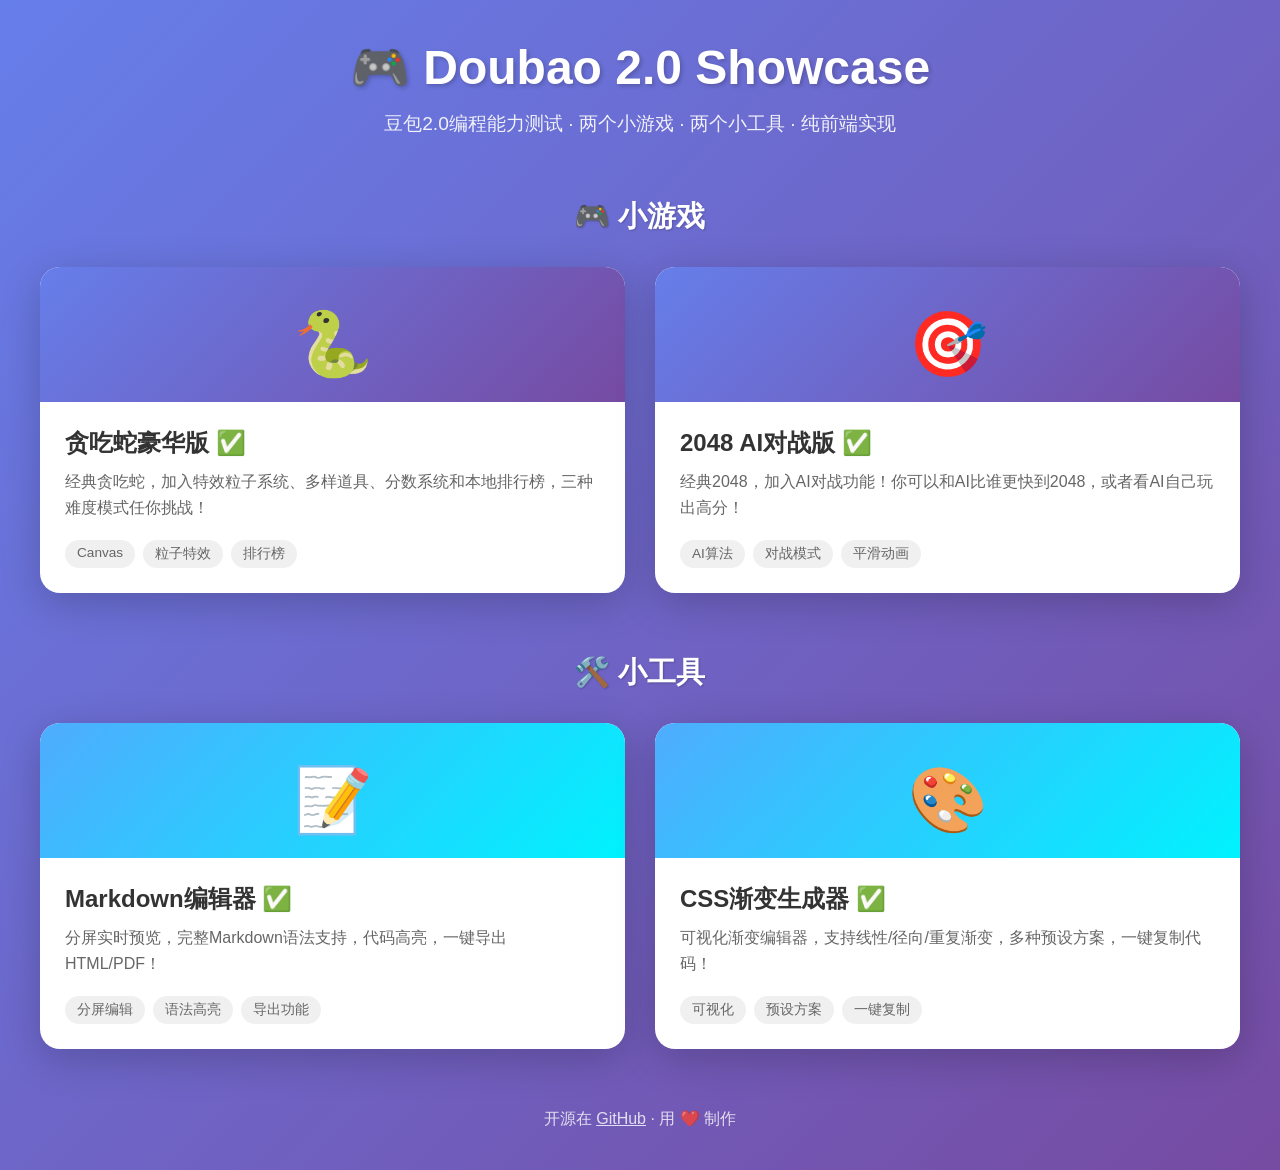
==== index.html @ a8f5b3c3 "完成CSS渐变生成器：线性/径向/重复渐变、16种预设、实时预览" ====
<!DOCTYPE html>
<html lang="zh-CN">
<head>
    <meta charset="UTF-8">
    <meta name="viewport" content="width=device-width, initial-scale=1.0">
    <title>Doubao 2.0 Showcase - 豆包2.0编程能力测试</title>
    <style>
        * {
            margin: 0;
            padding: 0;
            box-sizing: border-box;
        }

        body {
            font-family: -apple-system, BlinkMacSystemFont, 'Segoe UI', Roboto, 'Helvetica Neue', Arial, sans-serif;
            background: linear-gradient(135deg, #667eea 0%, #764ba2 100%);
            min-height: 100vh;
            padding: 40px 20px;
        }

        .container {
            max-width: 1200px;
            margin: 0 auto;
        }

        header {
            text-align: center;
            color: white;
            margin-bottom: 60px;
        }

        header h1 {
            font-size: 3rem;
            margin-bottom: 15px;
            text-shadow: 2px 2px 4px rgba(0,0,0,0.2);
        }

        header p {
            font-size: 1.2rem;
            opacity: 0.9;
        }

        .section-title {
            color: white;
            font-size: 1.8rem;
            margin-bottom: 30px;
            text-align: center;
            text-shadow: 1px 1px 2px rgba(0,0,0,0.2);
        }

        .cards-grid {
            display: grid;
            grid-template-columns: repeat(auto-fit, minmax(280px, 1fr));
            gap: 30px;
            margin-bottom: 60px;
        }

        .card {
            background: white;
            border-radius: 20px;
            overflow: hidden;
            box-shadow: 0 10px 40px rgba(0,0,0,0.2);
            transition: all 0.3s ease;
            cursor: pointer;
        }

        .card:hover {
            transform: translateY(-10px);
            box-shadow: 0 20px 60px rgba(0,0,0,0.3);
        }

        .card-icon {
            font-size: 4rem;
            text-align: center;
            padding: 40px 20px 20px;
            background: linear-gradient(135deg, #f093fb 0%, #f5576c 100%);
        }

        .card.game .card-icon {
            background: linear-gradient(135deg, #667eea 0%, #764ba2 100%);
        }

        .card.tool .card-icon {
            background: linear-gradient(135deg, #4facfe 0%, #00f2fe 100%);
        }

        .card-content {
            padding: 25px;
        }

        .card-title {
            font-size: 1.5rem;
            font-weight: 700;
            color: #333;
            margin-bottom: 10px;
        }

        .card-desc {
            color: #666;
            line-height: 1.6;
            margin-bottom: 20px;
        }

        .card-tags {
            display: flex;
            flex-wrap: wrap;
            gap: 8px;
        }

        .tag {
            background: #f0f0f0;
            color: #666;
            padding: 5px 12px;
            border-radius: 20px;
            font-size: 0.85rem;
        }

        footer {
            text-align: center;
            color: white;
            opacity: 0.8;
            margin-top: 60px;
        }

        footer a {
            color: white;
            text-decoration: underline;
        }

        .coming-soon {
            display: inline-block;
            background: #ffd700;
            color: #333;
            padding: 3px 10px;
            border-radius: 10px;
            font-size: 0.75rem;
            font-weight: 600;
            margin-left: 10px;
            vertical-align: middle;
        }

        @media (max-width: 768px) {
            header h1 {
                font-size: 2rem;
            }
        }
    </style>
</head>
<body>
    <div class="container">
        <header>
            <h1>🎮 Doubao 2.0 Showcase</h1>
            <p>豆包2.0编程能力测试 · 两个小游戏 · 两个小工具 · 纯前端实现</p>
        </header>

        <h2 class="section-title">🎮 小游戏</h2>
        <div class="cards-grid">
            <div class="card game" onclick="window.location.href='games/snake/index.html'">
                <div class="card-icon">🐍</div>
                <div class="card-content">
                    <h3 class="card-title">贪吃蛇豪华版 ✅</h3>
                    <p class="card-desc">经典贪吃蛇，加入特效粒子系统、多样道具、分数系统和本地排行榜，三种难度模式任你挑战！</p>
                    <div class="card-tags">
                        <span class="tag">Canvas</span>
                        <span class="tag">粒子特效</span>
                        <span class="tag">排行榜</span>
                    </div>
                </div>
            </div>

            <div class="card game" onclick="window.location.href='games/2048/index.html'">
                <div class="card-icon">🎯</div>
                <div class="card-content">
                    <h3 class="card-title">2048 AI对战版 ✅</h3>
                    <p class="card-desc">经典2048，加入AI对战功能！你可以和AI比谁更快到2048，或者看AI自己玩出高分！</p>
                    <div class="card-tags">
                        <span class="tag">AI算法</span>
                        <span class="tag">对战模式</span>
                        <span class="tag">平滑动画</span>
                    </div>
                </div>
            </div>
        </div>

        <h2 class="section-title">🛠️ 小工具</h2>
        <div class="cards-grid">
            <div class="card tool" onclick="window.location.href='tools/markdown-editor/index.html'">
                <div class="card-icon">📝</div>
                <div class="card-content">
                    <h3 class="card-title">Markdown编辑器 ✅</h3>
                    <p class="card-desc">分屏实时预览，完整Markdown语法支持，代码高亮，一键导出HTML/PDF！</p>
                    <div class="card-tags">
                        <span class="tag">分屏编辑</span>
                        <span class="tag">语法高亮</span>
                        <span class="tag">导出功能</span>
                    </div>
                </div>
            </div>

            <div class="card tool" onclick="window.location.href='tools/gradient-generator/index.html'">
                <div class="card-icon">🎨</div>
                <div class="card-content">
                    <h3 class="card-title">CSS渐变生成器 ✅</h3>
                    <p class="card-desc">可视化渐变编辑器，支持线性/径向/重复渐变，多种预设方案，一键复制代码！</p>
                    <div class="card-tags">
                        <span class="tag">可视化</span>
                        <span class="tag">预设方案</span>
                        <span class="tag">一键复制</span>
                    </div>
                </div>
            </div>
        </div>

        <footer>
            <p>开源在 <a href="https://github.com/nutllwhy/doubao2.0-showcase" target="_blank">GitHub</a> · 用 ❤️ 制作</p>
        </footer>
    </div>
</body>
</html>
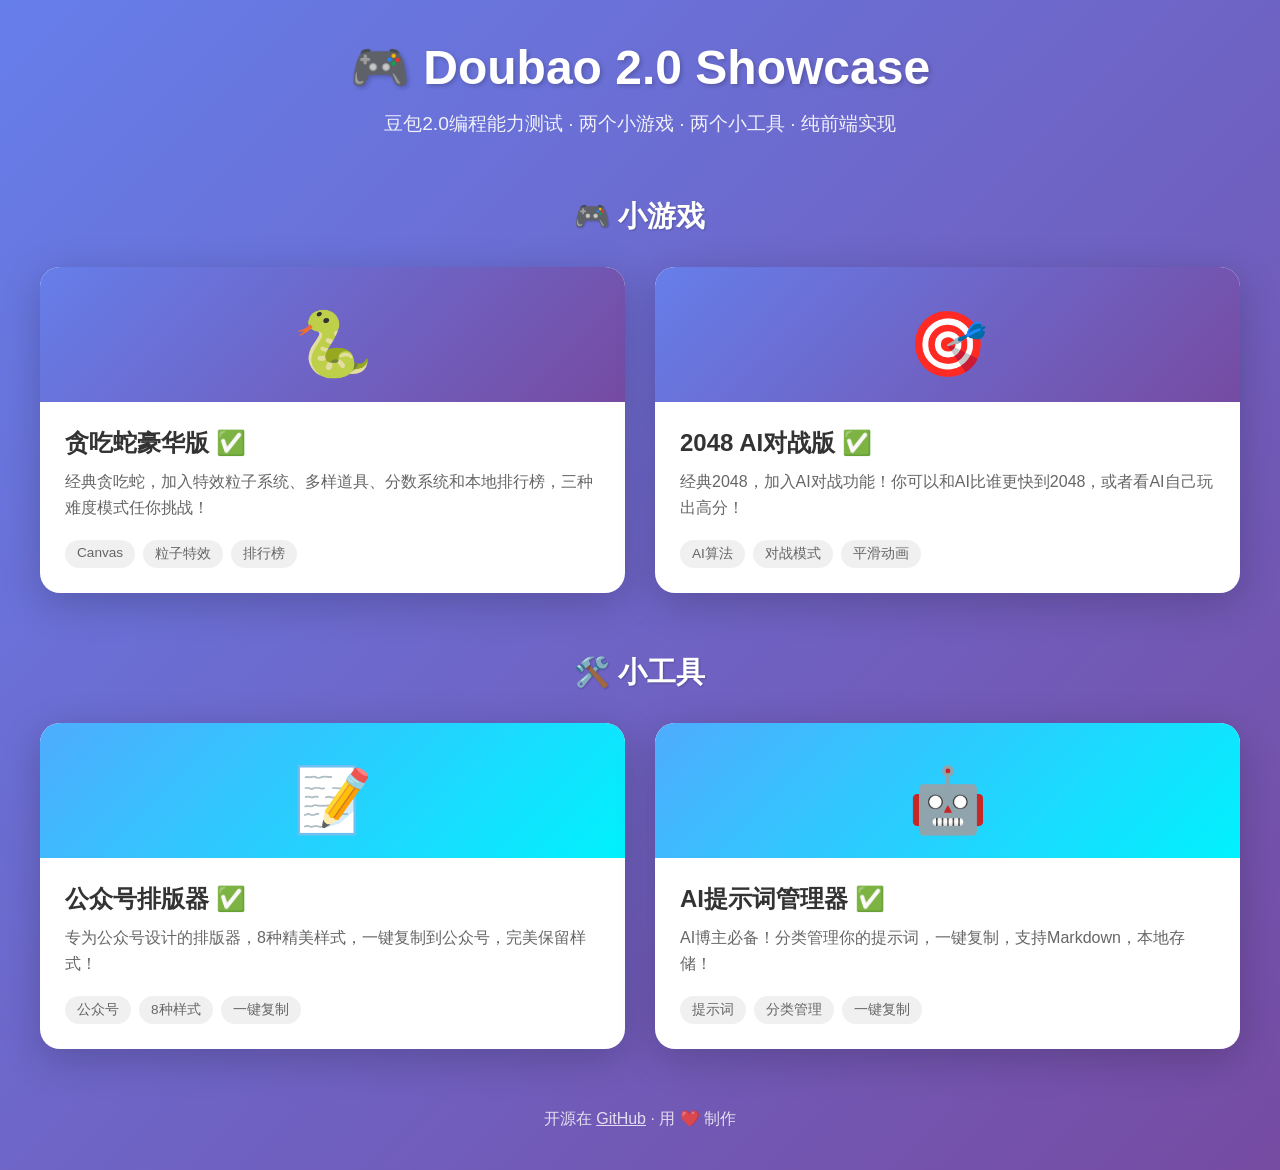
==== commit 391dc7b3: "添加AI提示词管理器：分类管理、一键复制、本地存储、预设示例" ====
--- a/index.html
+++ b/index.html
@@ -187,24 +187,24 @@
             <div class="card tool" onclick="window.location.href='tools/markdown-editor/index.html'">
                 <div class="card-icon">📝</div>
                 <div class="card-content">
-                    <h3 class="card-title">Markdown编辑器 ✅</h3>
-                    <p class="card-desc">分屏实时预览，完整Markdown语法支持，代码高亮，一键导出HTML/PDF！</p>
-                    <div class="card-tags">
-                        <span class="tag">分屏编辑</span>
-                        <span class="tag">语法高亮</span>
-                        <span class="tag">导出功能</span>
-                    </div>
-                </div>
-            </div>
-
-            <div class="card tool" onclick="window.location.href='tools/gradient-generator/index.html'">
-                <div class="card-icon">🎨</div>
-                <div class="card-content">
-                    <h3 class="card-title">CSS渐变生成器 ✅</h3>
-                    <p class="card-desc">可视化渐变编辑器，支持线性/径向/重复渐变，多种预设方案，一键复制代码！</p>
-                    <div class="card-tags">
-                        <span class="tag">可视化</span>
-                        <span class="tag">预设方案</span>
+                    <h3 class="card-title">公众号排版器 ✅</h3>
+                    <p class="card-desc">专为公众号设计的排版器，8种精美样式，一键复制到公众号，完美保留样式！</p>
+                    <div class="card-tags">
+                        <span class="tag">公众号</span>
+                        <span class="tag">8种样式</span>
+                        <span class="tag">一键复制</span>
+                    </div>
+                </div>
+            </div>
+
+            <div class="card tool" onclick="window.location.href='tools/prompt-manager/index.html'">
+                <div class="card-icon">🤖</div>
+                <div class="card-content">
+                    <h3 class="card-title">AI提示词管理器 ✅</h3>
+                    <p class="card-desc">AI博主必备！分类管理你的提示词，一键复制，支持Markdown，本地存储！</p>
+                    <div class="card-tags">
+                        <span class="tag">提示词</span>
+                        <span class="tag">分类管理</span>
                         <span class="tag">一键复制</span>
                     </div>
                 </div>
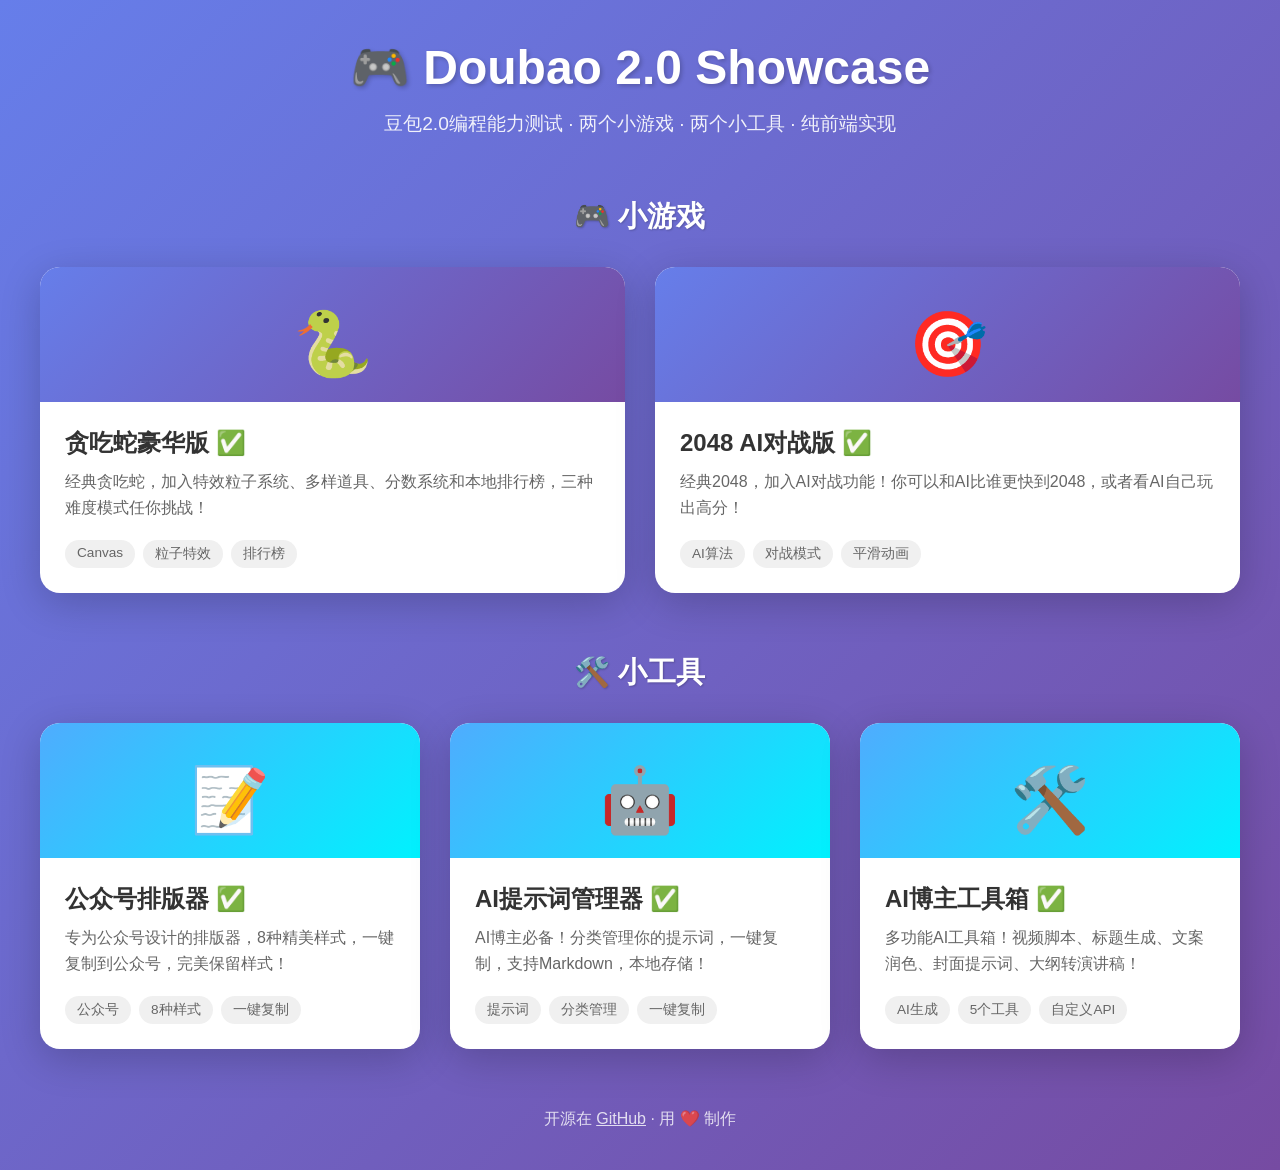
==== commit 0b1f2fbb: "添加AI博主工具箱：5个工具（视频脚本/标题生成/文案润色/封面提示词/大纲转演讲稿）+ API配置" ====
--- a/index.html
+++ b/index.html
@@ -209,6 +209,19 @@
                     </div>
                 </div>
             </div>
+
+            <div class="card tool" onclick="window.location.href='tools/ai-toolkit/index.html'">
+                <div class="card-icon">🛠️</div>
+                <div class="card-content">
+                    <h3 class="card-title">AI博主工具箱 ✅</h3>
+                    <p class="card-desc">多功能AI工具箱！视频脚本、标题生成、文案润色、封面提示词、大纲转演讲稿！</p>
+                    <div class="card-tags">
+                        <span class="tag">AI生成</span>
+                        <span class="tag">5个工具</span>
+                        <span class="tag">自定义API</span>
+                    </div>
+                </div>
+            </div>
         </div>
 
         <footer>
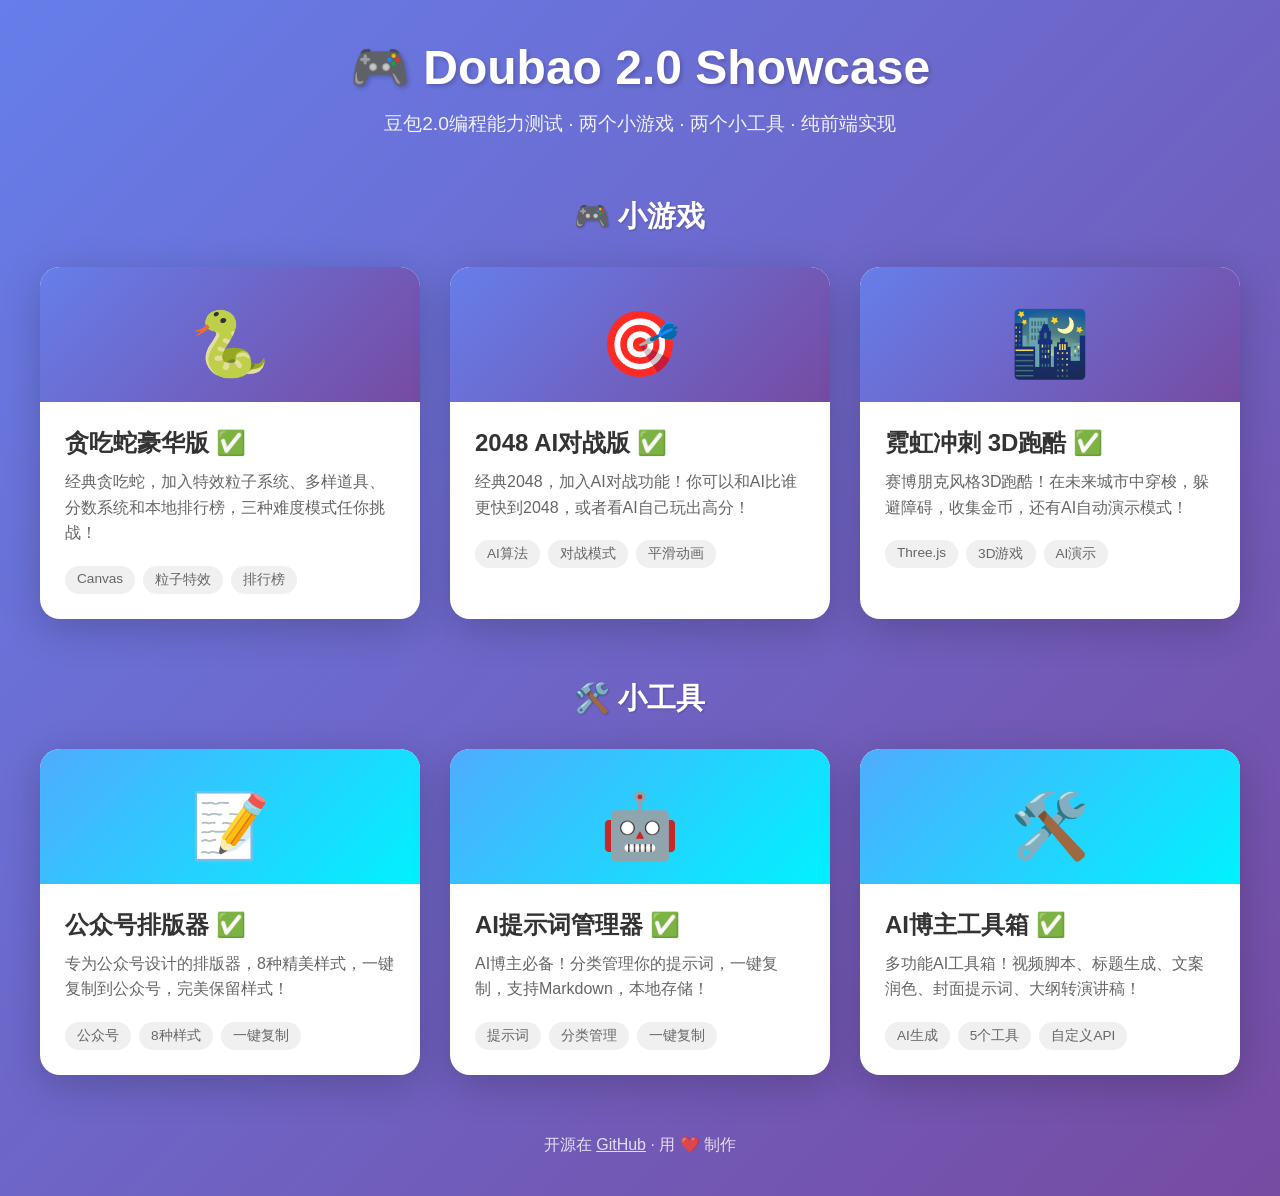
==== commit 9e23a7f7: "添加3D跑酷游戏：霓虹冲刺 - 赛博朋克风格，Three.js实现，带AI演示模式" ====
--- a/index.html
+++ b/index.html
@@ -180,6 +180,19 @@
                     </div>
                 </div>
             </div>
+
+            <div class="card game" onclick="window.location.href='games/neon-runner/index.html'">
+                <div class="card-icon">🌃</div>
+                <div class="card-content">
+                    <h3 class="card-title">霓虹冲刺 3D跑酷 ✅</h3>
+                    <p class="card-desc">赛博朋克风格3D跑酷！在未来城市中穿梭，躲避障碍，收集金币，还有AI自动演示模式！</p>
+                    <div class="card-tags">
+                        <span class="tag">Three.js</span>
+                        <span class="tag">3D游戏</span>
+                        <span class="tag">AI演示</span>
+                    </div>
+                </div>
+            </div>
         </div>
 
         <h2 class="section-title">🛠️ 小工具</h2>
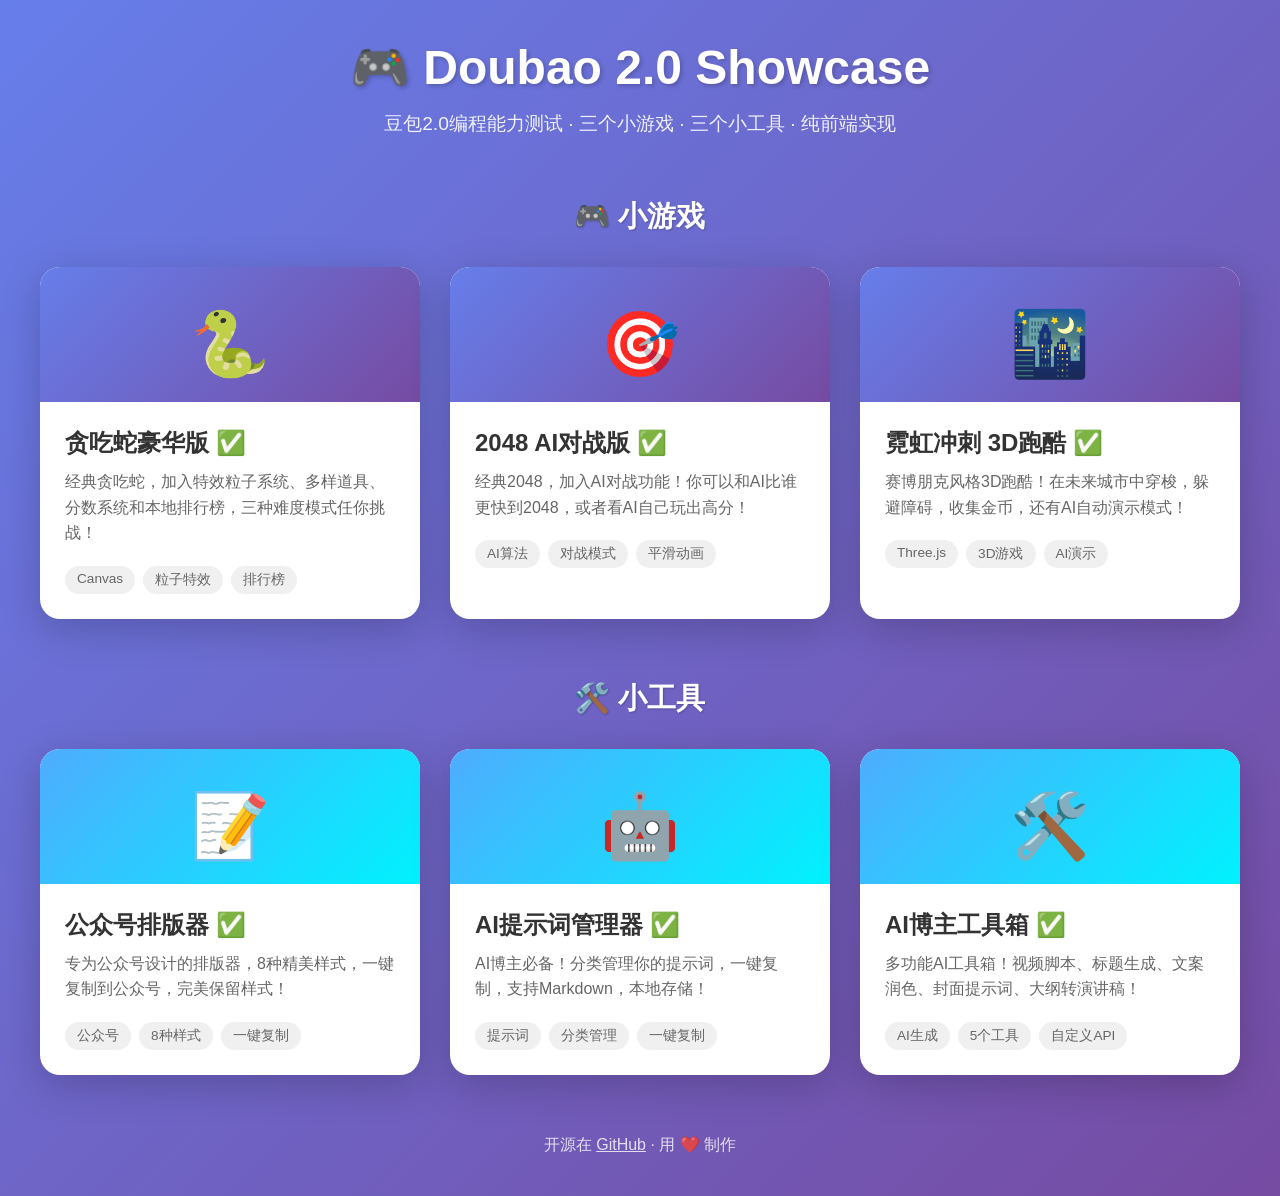
==== commit e6938782: "添加3D跑酷游戏：霓虹冲刺 - 赛博朋克风格，Three.js实现，AI自动演示" ====
--- a/index.html
+++ b/index.html
@@ -150,7 +150,7 @@
     <div class="container">
         <header>
             <h1>🎮 Doubao 2.0 Showcase</h1>
-            <p>豆包2.0编程能力测试 · 两个小游戏 · 两个小工具 · 纯前端实现</p>
+            <p>豆包2.0编程能力测试 · 三个小游戏 · 三个小工具 · 纯前端实现</p>
         </header>
 
         <h2 class="section-title">🎮 小游戏</h2>
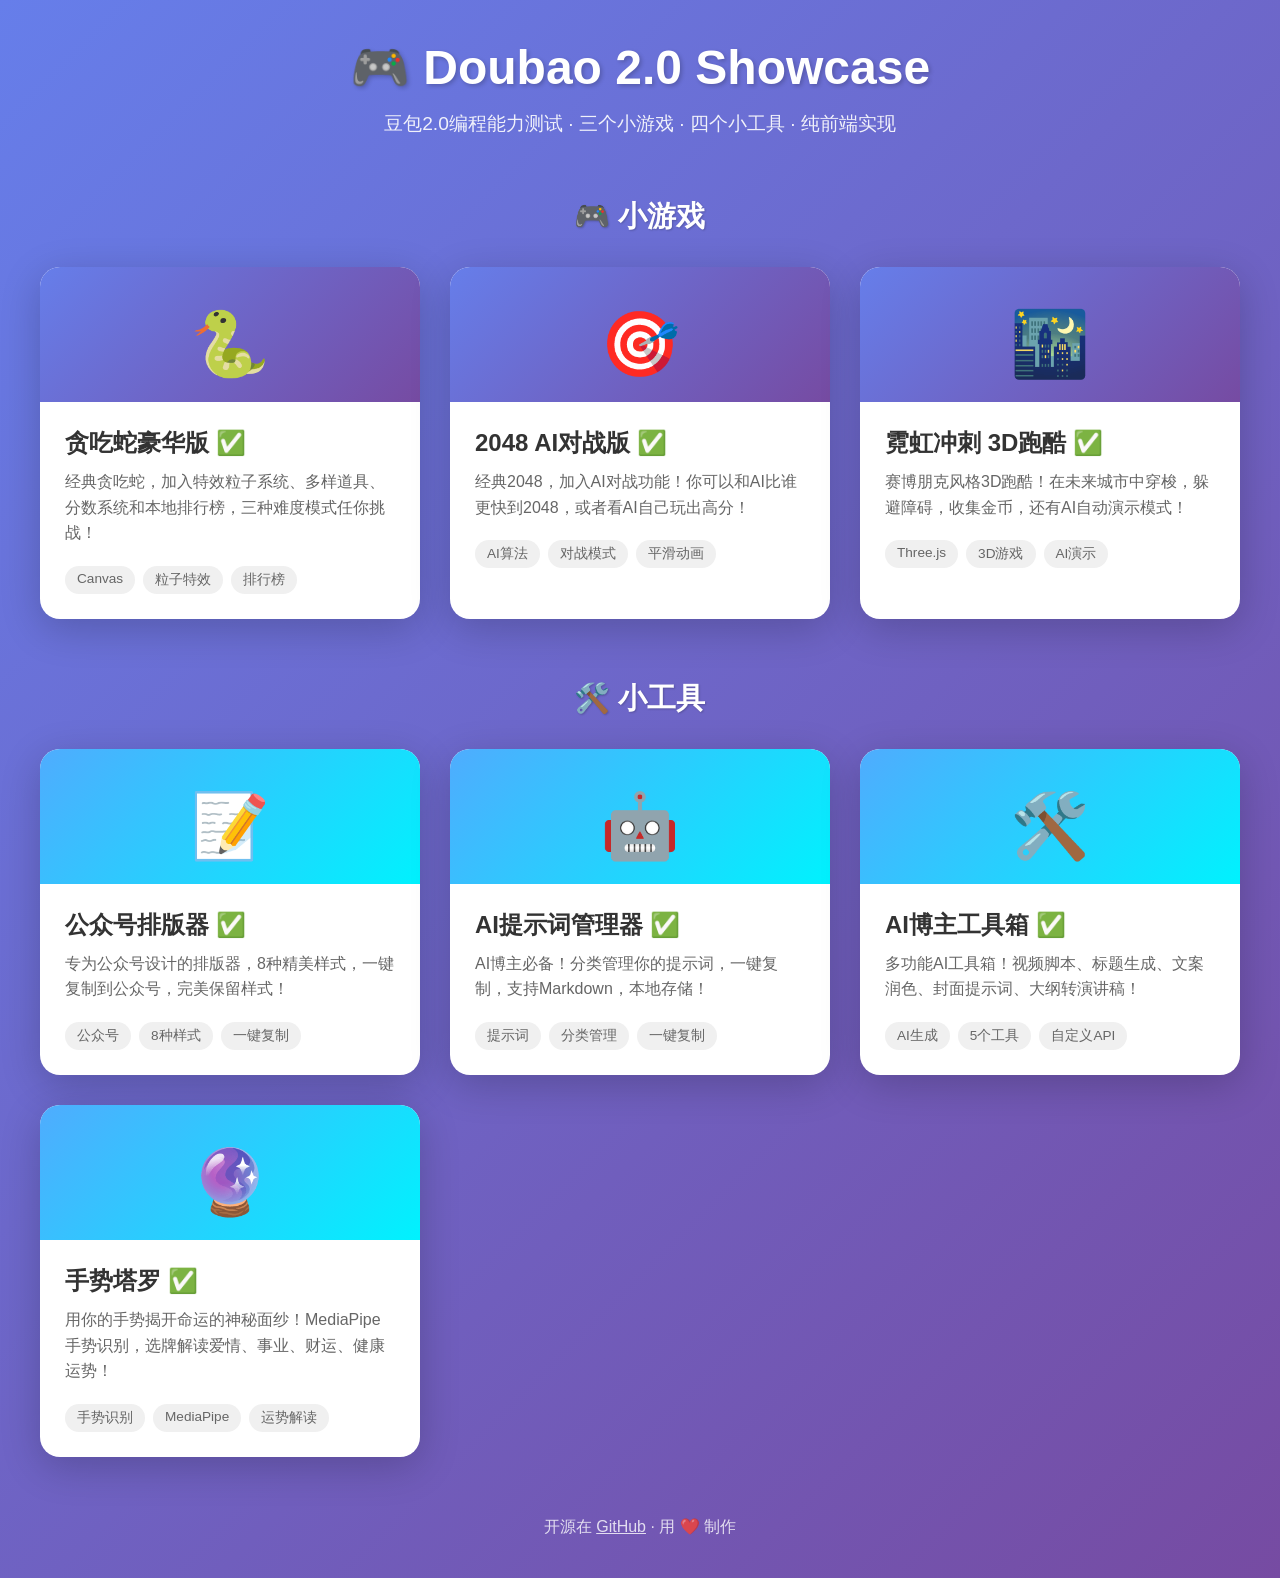
==== commit 4ab54b72: "添加手势塔罗游戏：MediaPipe手势识别，22张大阿卡纳牌，单张/三张牌阵，爱情/事业/财运/健康运势解读" ====
--- a/index.html
+++ b/index.html
@@ -150,7 +150,7 @@
     <div class="container">
         <header>
             <h1>🎮 Doubao 2.0 Showcase</h1>
-            <p>豆包2.0编程能力测试 · 三个小游戏 · 三个小工具 · 纯前端实现</p>
+            <p>豆包2.0编程能力测试 · 三个小游戏 · 四个小工具 · 纯前端实现</p>
         </header>
 
         <h2 class="section-title">🎮 小游戏</h2>
@@ -232,6 +232,19 @@
                         <span class="tag">AI生成</span>
                         <span class="tag">5个工具</span>
                         <span class="tag">自定义API</span>
+                    </div>
+                </div>
+            </div>
+
+            <div class="card tool" onclick="window.location.href='tools/tarot-gesture/index.html'">
+                <div class="card-icon">🔮</div>
+                <div class="card-content">
+                    <h3 class="card-title">手势塔罗 ✅</h3>
+                    <p class="card-desc">用你的手势揭开命运的神秘面纱！MediaPipe手势识别，选牌解读爱情、事业、财运、健康运势！</p>
+                    <div class="card-tags">
+                        <span class="tag">手势识别</span>
+                        <span class="tag">MediaPipe</span>
+                        <span class="tag">运势解读</span>
                     </div>
                 </div>
             </div>
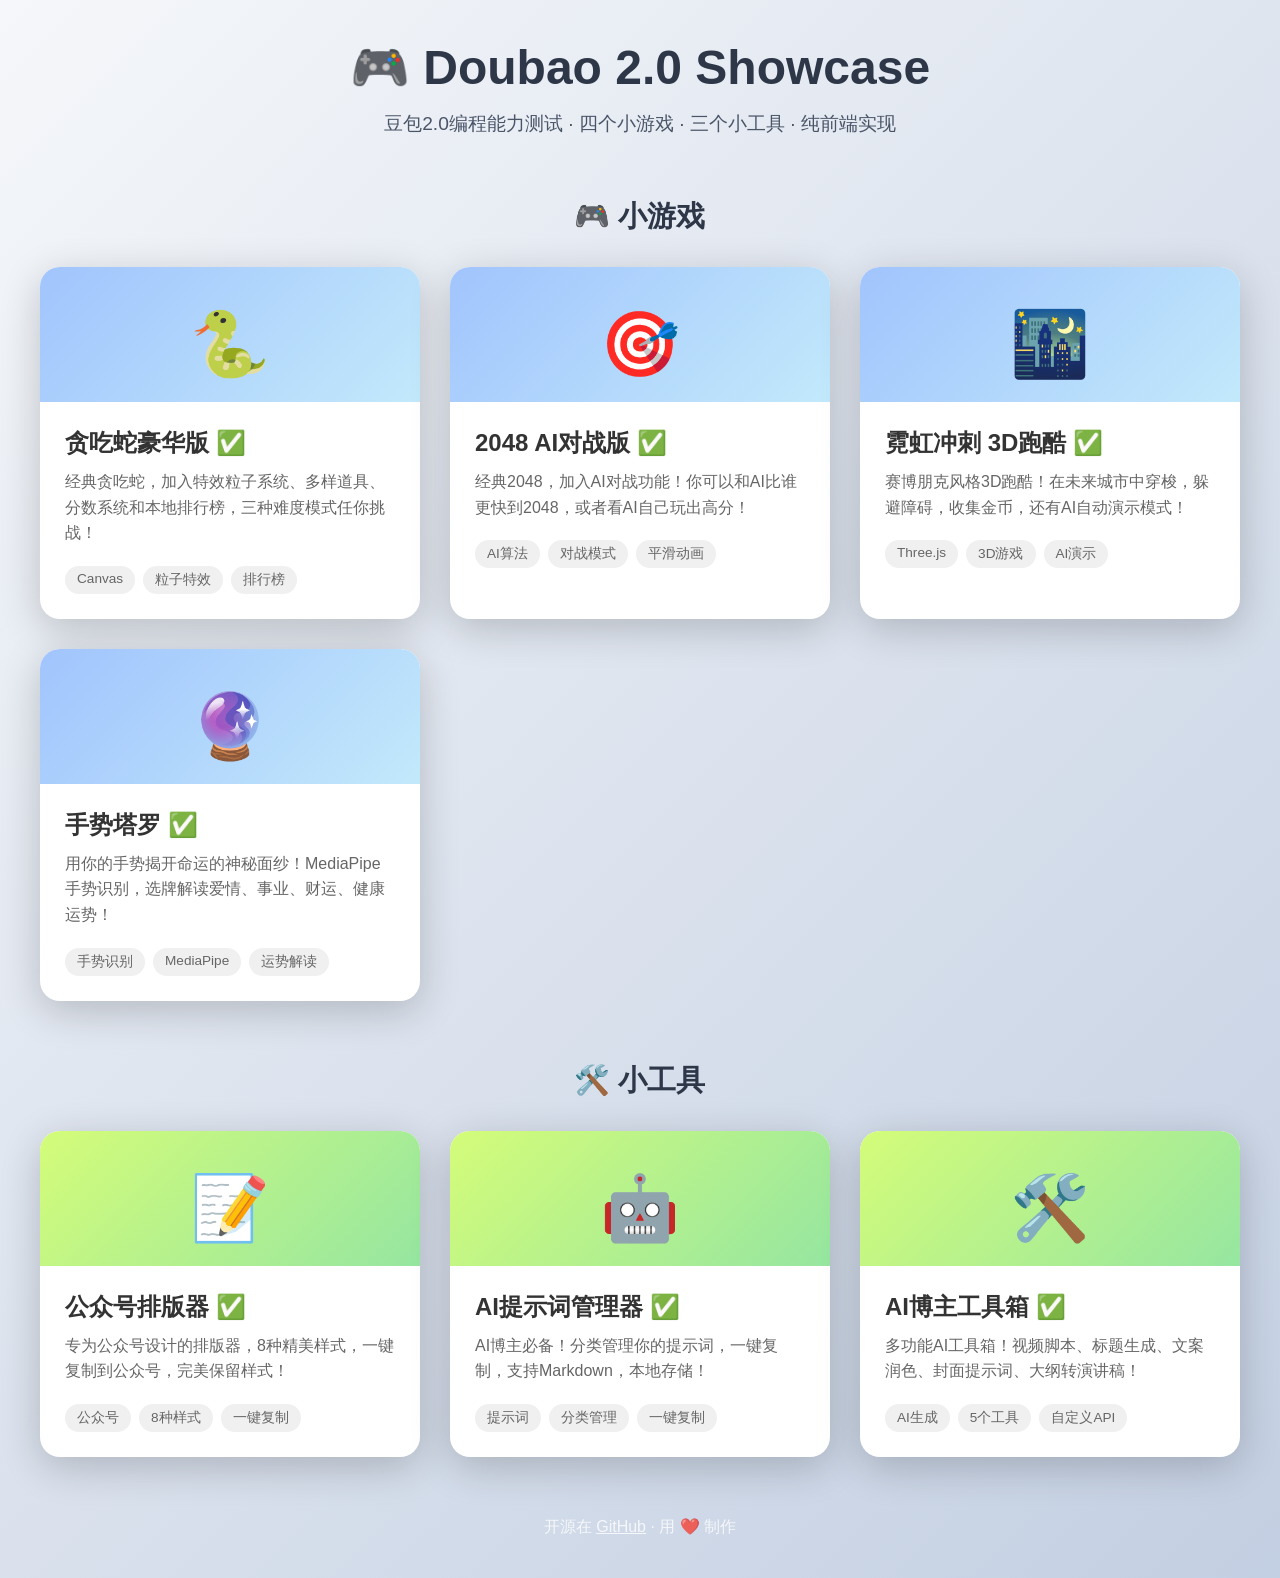
==== commit 91357bd0: "优化主页：换清爽配色，手势塔罗移到小游戏部分" ====
--- a/index.html
+++ b/index.html
@@ -13,7 +13,7 @@
 
         body {
             font-family: -apple-system, BlinkMacSystemFont, 'Segoe UI', Roboto, 'Helvetica Neue', Arial, sans-serif;
-            background: linear-gradient(135deg, #667eea 0%, #764ba2 100%);
+            background: linear-gradient(135deg, #f5f7fa 0%, #c3cfe2 100%);
             min-height: 100vh;
             padding: 40px 20px;
         }
@@ -25,27 +25,25 @@
 
         header {
             text-align: center;
-            color: white;
+            color: #2d3748;
             margin-bottom: 60px;
         }
 
         header h1 {
             font-size: 3rem;
             margin-bottom: 15px;
-            text-shadow: 2px 2px 4px rgba(0,0,0,0.2);
         }
 
         header p {
             font-size: 1.2rem;
-            opacity: 0.9;
+            color: #4a5568;
         }
 
         .section-title {
-            color: white;
+            color: #2d3748;
             font-size: 1.8rem;
             margin-bottom: 30px;
             text-align: center;
-            text-shadow: 1px 1px 2px rgba(0,0,0,0.2);
         }
 
         .cards-grid {
@@ -73,15 +71,15 @@
             font-size: 4rem;
             text-align: center;
             padding: 40px 20px 20px;
-            background: linear-gradient(135deg, #f093fb 0%, #f5576c 100%);
+            background: linear-gradient(135deg, #ffecd2 0%, #fcb69f 100%);
         }
 
         .card.game .card-icon {
-            background: linear-gradient(135deg, #667eea 0%, #764ba2 100%);
+            background: linear-gradient(135deg, #a1c4fd 0%, #c2e9fb 100%);
         }
 
         .card.tool .card-icon {
-            background: linear-gradient(135deg, #4facfe 0%, #00f2fe 100%);
+            background: linear-gradient(135deg, #d4fc79 0%, #96e6a1 100%);
         }
 
         .card-content {
@@ -150,7 +148,7 @@
     <div class="container">
         <header>
             <h1>🎮 Doubao 2.0 Showcase</h1>
-            <p>豆包2.0编程能力测试 · 三个小游戏 · 四个小工具 · 纯前端实现</p>
+            <p>豆包2.0编程能力测试 · 四个小游戏 · 三个小工具 · 纯前端实现</p>
         </header>
 
         <h2 class="section-title">🎮 小游戏</h2>
@@ -193,6 +191,19 @@
                     </div>
                 </div>
             </div>
+
+            <div class="card game" onclick="window.location.href='tools/tarot-gesture/index.html'">
+                <div class="card-icon">🔮</div>
+                <div class="card-content">
+                    <h3 class="card-title">手势塔罗 ✅</h3>
+                    <p class="card-desc">用你的手势揭开命运的神秘面纱！MediaPipe手势识别，选牌解读爱情、事业、财运、健康运势！</p>
+                    <div class="card-tags">
+                        <span class="tag">手势识别</span>
+                        <span class="tag">MediaPipe</span>
+                        <span class="tag">运势解读</span>
+                    </div>
+                </div>
+            </div>
         </div>
 
         <h2 class="section-title">🛠️ 小工具</h2>
@@ -236,18 +247,6 @@
                 </div>
             </div>
 
-            <div class="card tool" onclick="window.location.href='tools/tarot-gesture/index.html'">
-                <div class="card-icon">🔮</div>
-                <div class="card-content">
-                    <h3 class="card-title">手势塔罗 ✅</h3>
-                    <p class="card-desc">用你的手势揭开命运的神秘面纱！MediaPipe手势识别，选牌解读爱情、事业、财运、健康运势！</p>
-                    <div class="card-tags">
-                        <span class="tag">手势识别</span>
-                        <span class="tag">MediaPipe</span>
-                        <span class="tag">运势解读</span>
-                    </div>
-                </div>
-            </div>
         </div>
 
         <footer>
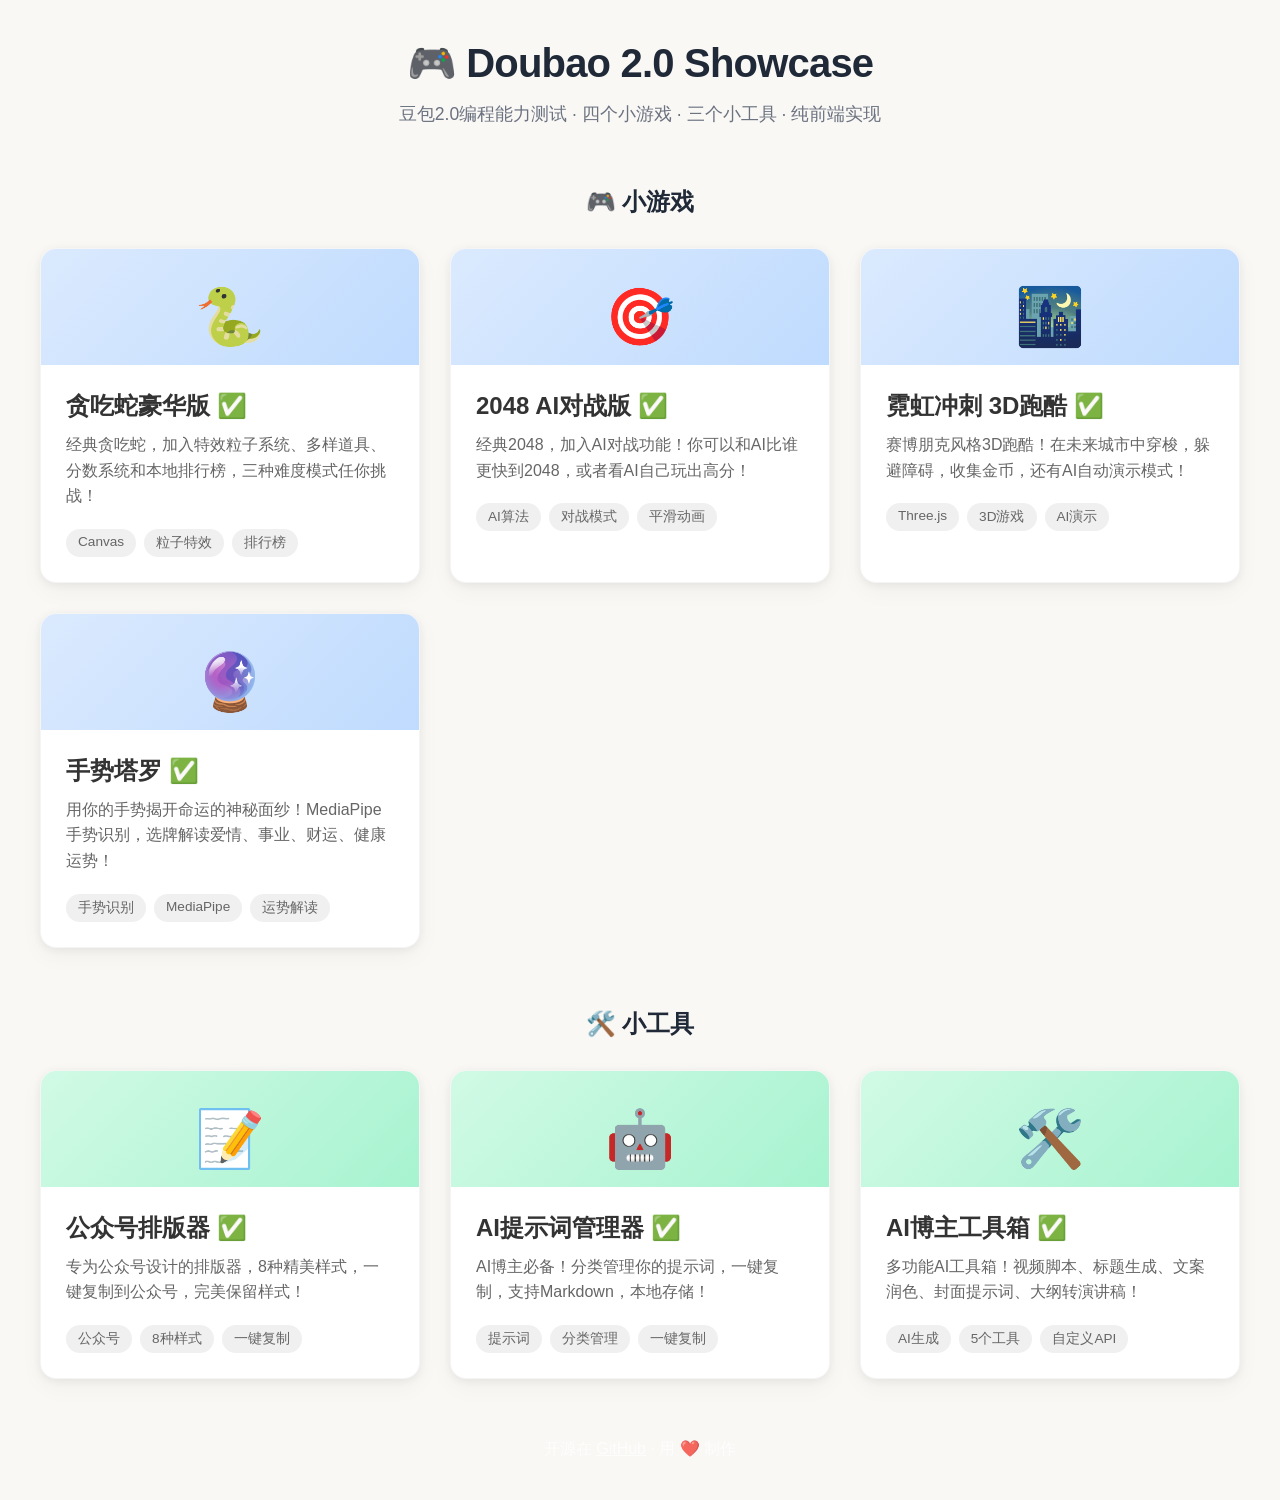
==== commit dbc3e708: "再优化主页风格：简约现代米色背景，柔和阴影，质感配色" ====
--- a/index.html
+++ b/index.html
@@ -13,7 +13,7 @@
 
         body {
             font-family: -apple-system, BlinkMacSystemFont, 'Segoe UI', Roboto, 'Helvetica Neue', Arial, sans-serif;
-            background: linear-gradient(135deg, #f5f7fa 0%, #c3cfe2 100%);
+            background: #faf8f5;
             min-height: 100vh;
             padding: 40px 20px;
         }
@@ -25,25 +25,28 @@
 
         header {
             text-align: center;
-            color: #2d3748;
+            color: #1f2937;
             margin-bottom: 60px;
         }
 
         header h1 {
-            font-size: 3rem;
+            font-size: 2.5rem;
             margin-bottom: 15px;
+            font-weight: 700;
+            letter-spacing: -0.02em;
         }
 
         header p {
-            font-size: 1.2rem;
-            color: #4a5568;
+            font-size: 1.1rem;
+            color: #6b7280;
         }
 
         .section-title {
-            color: #2d3748;
-            font-size: 1.8rem;
+            color: #1f2937;
+            font-size: 1.5rem;
             margin-bottom: 30px;
             text-align: center;
+            font-weight: 600;
         }
 
         .cards-grid {
@@ -55,31 +58,32 @@
 
         .card {
             background: white;
-            border-radius: 20px;
+            border-radius: 16px;
             overflow: hidden;
-            box-shadow: 0 10px 40px rgba(0,0,0,0.2);
+            box-shadow: 0 2px 8px rgba(0,0,0,0.06), 0 8px 24px rgba(0,0,0,0.04);
             transition: all 0.3s ease;
             cursor: pointer;
+            border: 1px solid rgba(0,0,0,0.04);
         }
 
         .card:hover {
-            transform: translateY(-10px);
-            box-shadow: 0 20px 60px rgba(0,0,0,0.3);
+            transform: translateY(-4px);
+            box-shadow: 0 8px 24px rgba(0,0,0,0.1), 0 16px 48px rgba(0,0,0,0.06);
         }
 
         .card-icon {
-            font-size: 4rem;
-            text-align: center;
-            padding: 40px 20px 20px;
-            background: linear-gradient(135deg, #ffecd2 0%, #fcb69f 100%);
+            font-size: 3.5rem;
+            text-align: center;
+            padding: 35px 20px 15px;
+            background: linear-gradient(135deg, #fef3c7 0%, #fde68a 100%);
         }
 
         .card.game .card-icon {
-            background: linear-gradient(135deg, #a1c4fd 0%, #c2e9fb 100%);
+            background: linear-gradient(135deg, #dbeafe 0%, #bfdbfe 100%);
         }
 
         .card.tool .card-icon {
-            background: linear-gradient(135deg, #d4fc79 0%, #96e6a1 100%);
+            background: linear-gradient(135deg, #d1fae5 0%, #a7f3d0 100%);
         }
 
         .card-content {
